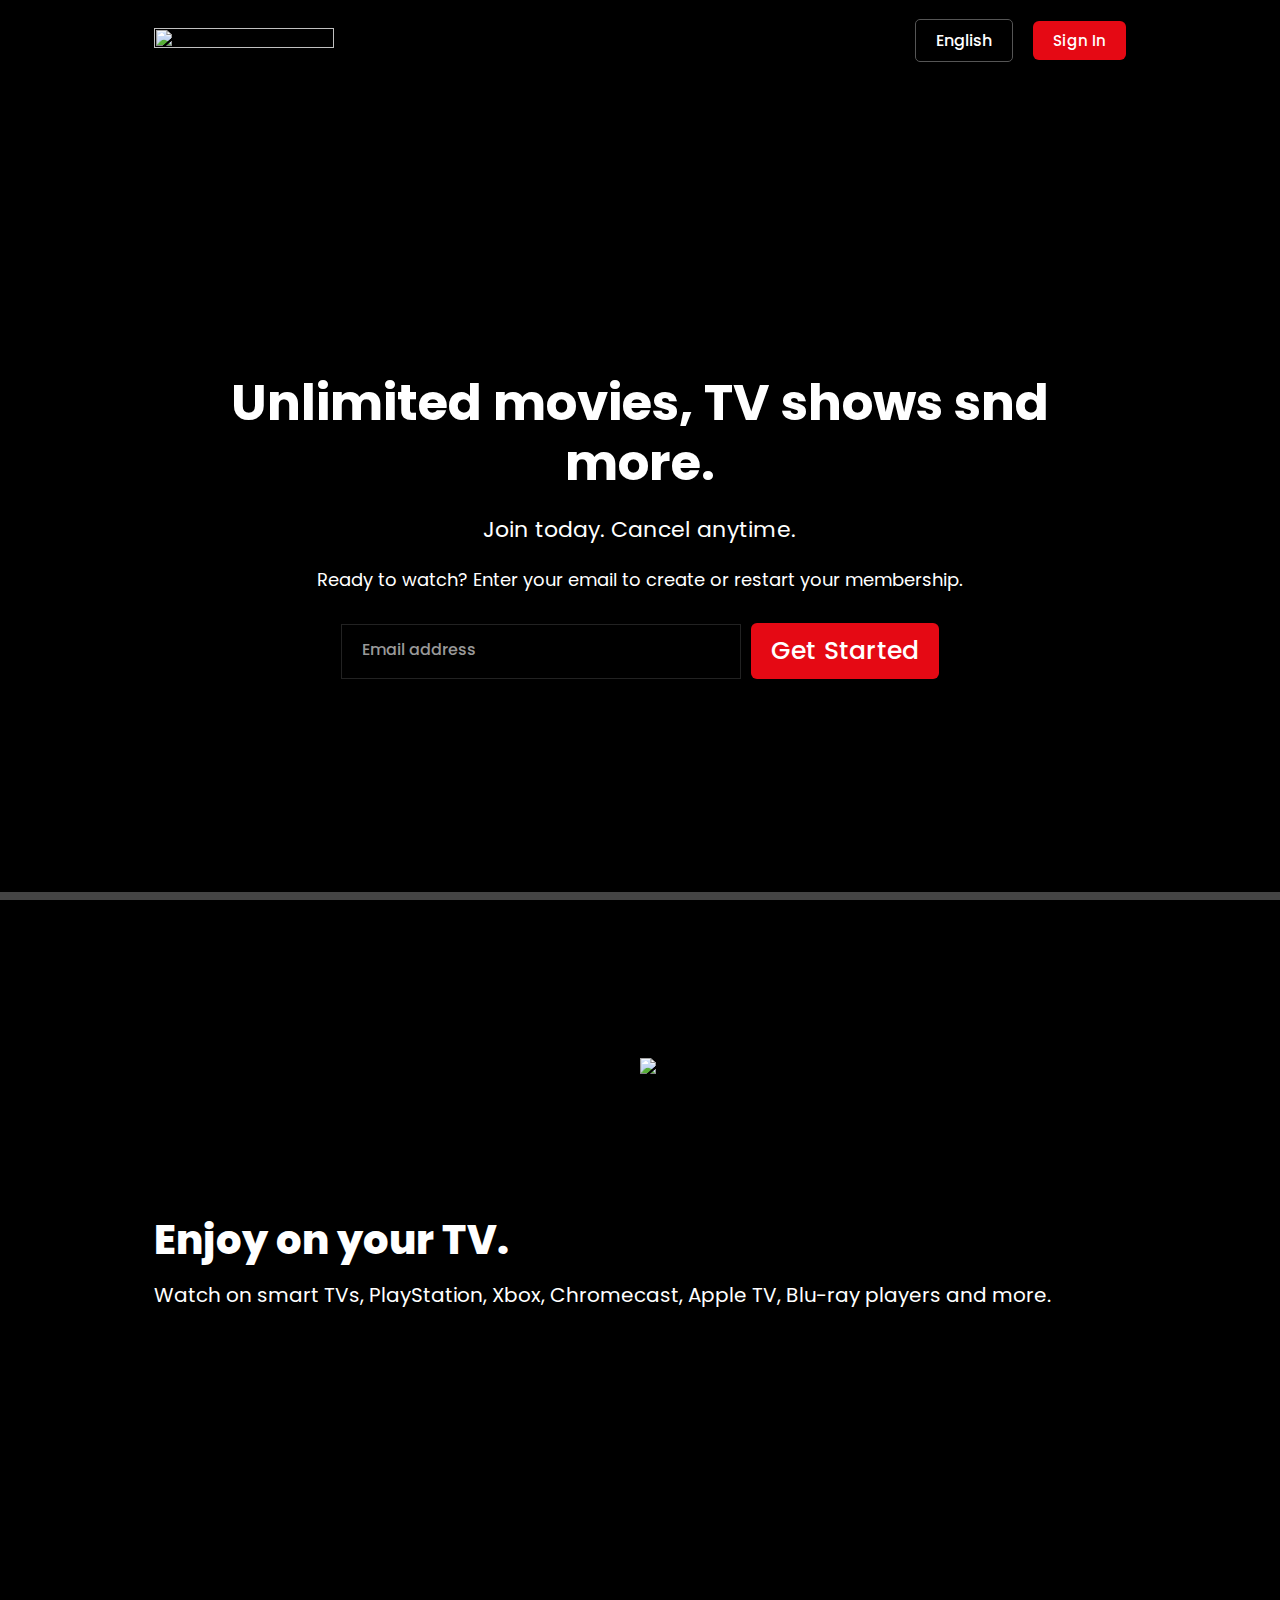
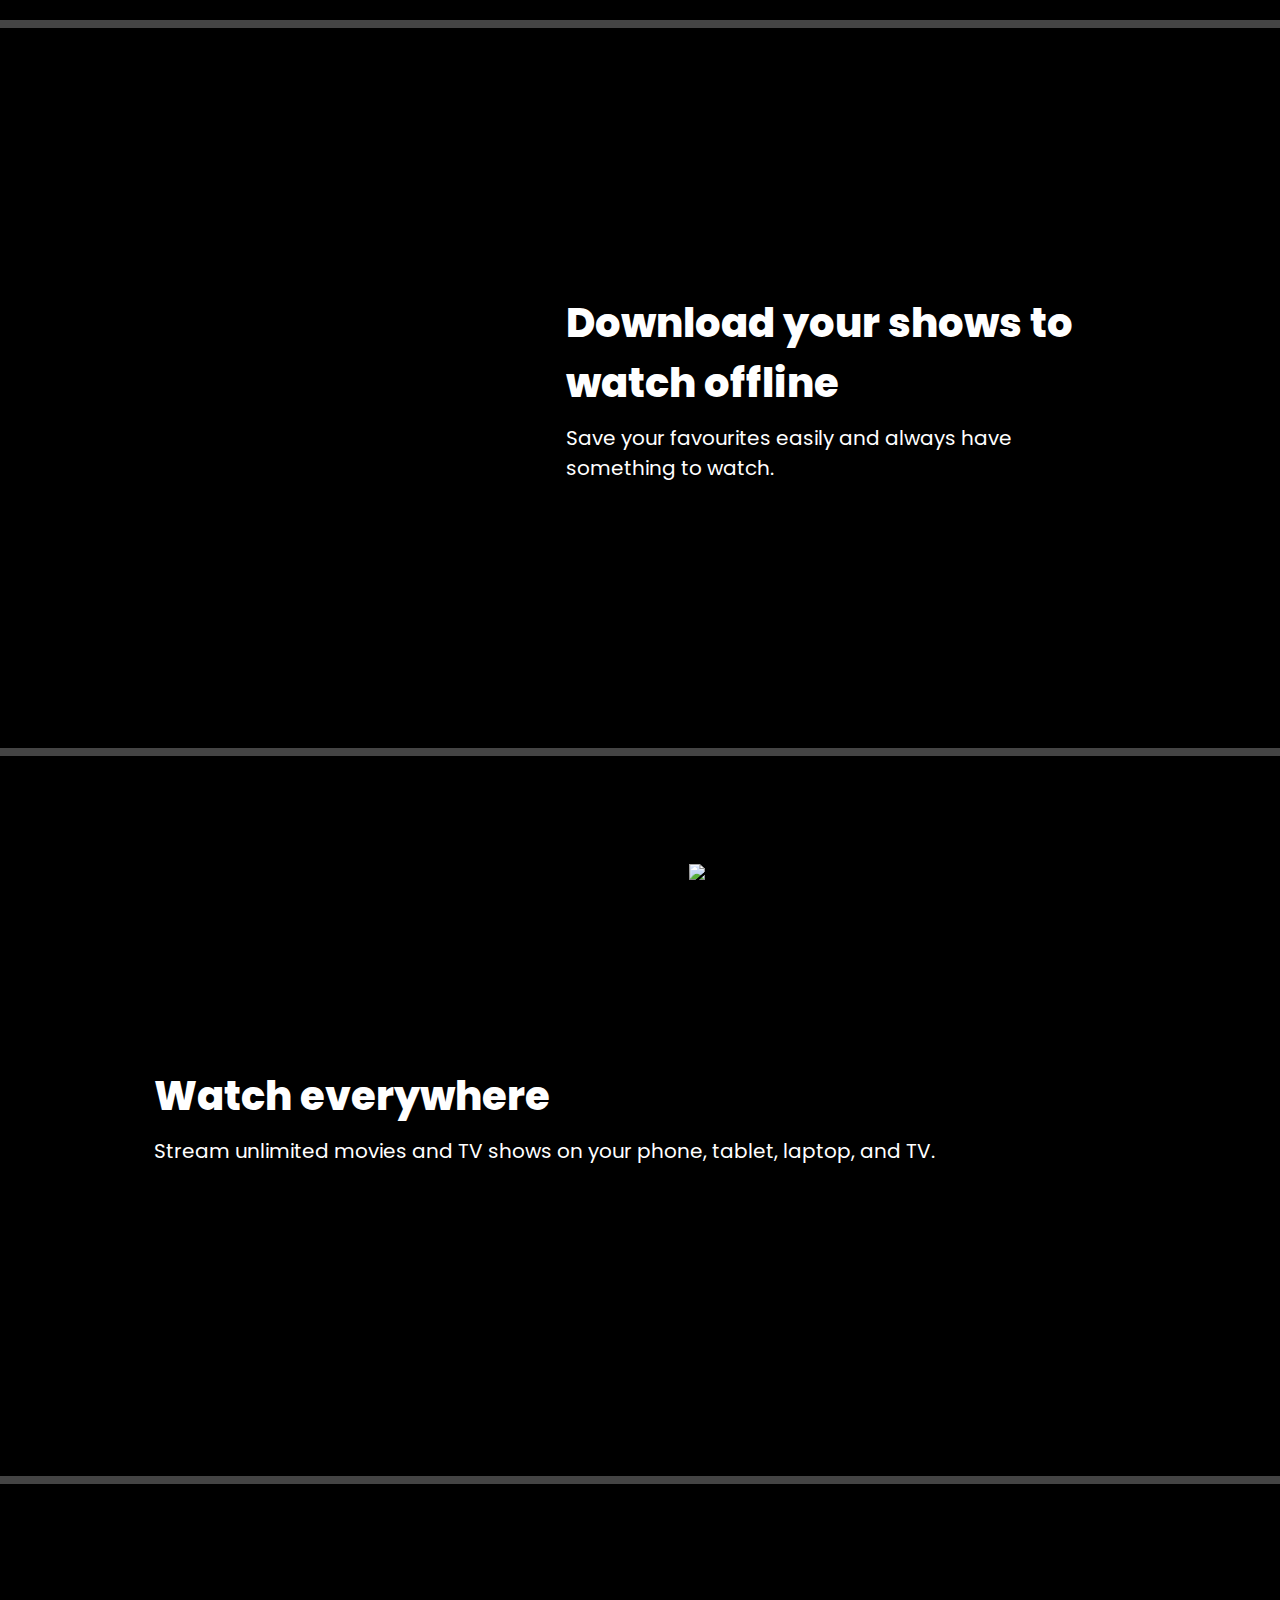
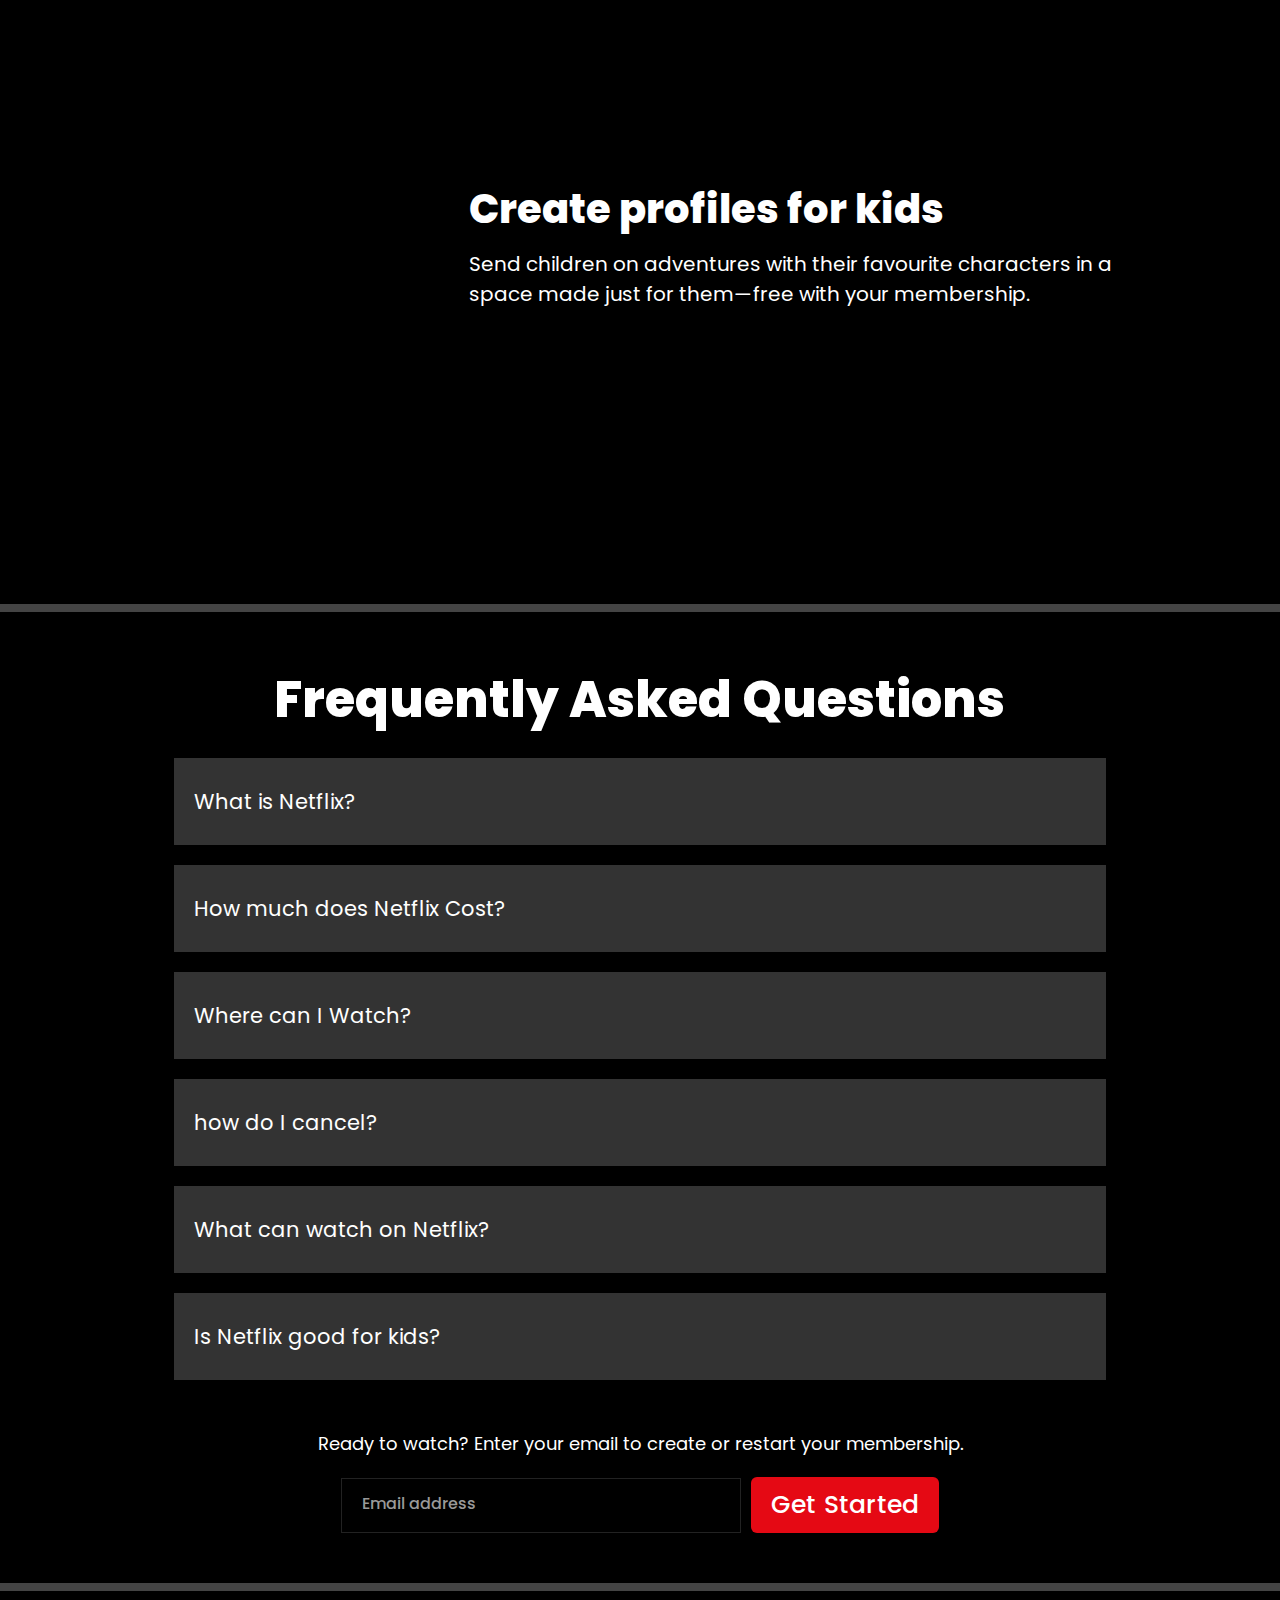
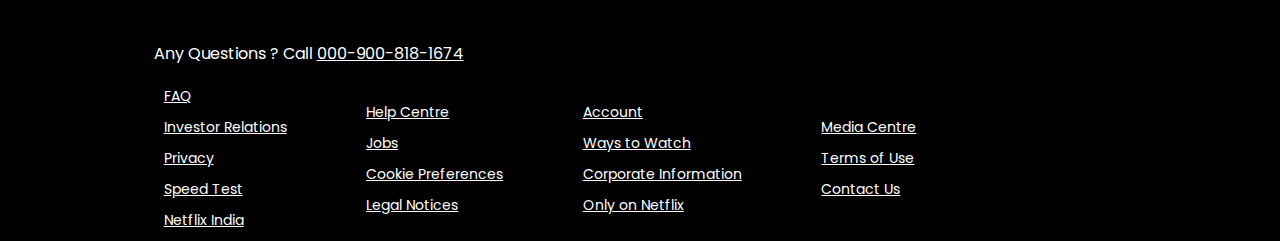
==== index.html @ a9e41e6b "added netflix homepage files" ====
<!DOCTYPE html>
<html lang="en">

<head>
    <meta charset="UTF-8">
    <meta name="viewport" content="width=device-width, initial-scale=1.0">
    <link rel="stylesheet" href="https://cdnjs.cloudflare.com/ajax/libs/font-awesome/6.4.2/css/all.min.css"
        integrity="sha512-z3gLpd7yknf1YoNbCzqRKc4qyor8gaKU1qmn+CShxbuBusANI9QpRohGBreCFkKxLhei6S9CQXFEbbKuqLg0DA=="
        crossorigin="anonymous" referrerpolicy="no-referrer" />
    <link rel="shortcut icon" href="/Assets/Images/netflix.png" type="image/x-icon">
    <link rel="stylesheet" href="style.css">
    <title>Netflix India - Watch</title>
</head>

<body>
    <div class="main">
        <div class="page1">
            <div class="navbar container">
                <a href="#" class="logo"><img src="/Assets/Images/logo.png"alt=""></a>
                <div class="buttons">
                    <span>English</span>
                    <a href="#" class="btn">Sign In</a>
                </div>
            </div>
            <div class="text container">
                <div class="content">
                    <h1>Unlimited movies, TV shows snd more.</h1>
                    <h3>Join today. Cancel anytime.</h3>
                    <p>Ready to watch? Enter your email to create or restart your membership.</p>
                    <div class="search">
                        <input type="search" placeholder="Email address">
                        <a href="#" class="btn btn-primary">Get Started <i class="fa-solid fa-chevron-right"></i></a>
                    </div>
                </div>
            </div>
        </div>
        <div class="feature">
            <div class="page2 flex container">
                <div class="desc">
                    <h1>Enjoy on your TV.</h1>
                    <p>Watch on smart TVs, PlayStation, Xbox, Chromecast,
                         Apple TV, Blu-ray players and more.</p>
                </div>
                <img src="/Assets/Images/page2.png" alt="">
                <img src="https://www.streamingrant.com/wp-content/uploads/2022/12/fifty-shades-darker_11zon-768x432.jpg"
                 class="poster">
            </div>
        </div>
        <div class="feature">
            <div class="page3 flex container">
                <img src="/Assets/Images/page3.jpg" alt="">
                <div class="desc">
                    <h1>Download your shows to watch offline</h1>
                    <p>Save your favourites easily and always have something to watch.</p>
                </div>
            </div>
        </div>
        <div class="feature">
            <div class="page2 flex container">
                <div class="desc">
                    <h1>Watch everywhere</h1>
                    <p>Stream unlimited movies and TV shows on your phone, tablet, laptop, and TV.</p>
                </div>
                <img src="/Assets/Images/page4.png" alt="">
                <img src="https://occ-0-2794-2219.1.nflxso.net/dnm/api/v6/6gmvu2hxdfnQ55LZZjyzYR4kzGk/AAAABZGKLVk9PS7eETwLUcDxK3vy42z0FL_KW7Z1H4Pu2R3bgvOl50robFdNjuxnzOi3J_j_2YDZWf1cgKxL-Y0lbMNk-Xw2U7LVjkO2dgHe3SvhcLffIDwelUtOYk2xAH3IopAIrg.jpg?r=ca1"
                    class="poster2">
            </div>
        </div>
        <div class="feature">
            <div class="page3 flex container">
                <img src="/Assets/Images/page5.png" alt="">
                <div class="desc">
                    <h1>Create profiles for kids</h1>
                    <p>Send children on adventures with their favourite characters in a space made just for them—free
                        with your membership.</p>
                </div>
            </div>
        </div>

        <section class="faqs container">
            <h2>Frequently Asked Questions</h2>
            <div class="faqs__container">
                <article class="faq">
                    <div class="faq__icon">
                        <i class="fa-solid fa-plus"></i>
                    </div>
                    <div class="question__answer">
                        <h4>What is Netflix?</h4>
                        <p>Netflix is a streaming service that offers a wide variety of award-winning TV shows, movies,
                            anime, documentaries and more – on thousands of internet-connected devices.<br><br>
                            You can watch as much as you want, whenever you want, without a single ad – all for one low
                            monthly price. There's always something new to discover, and new TV shows and movies are
                            added every week!</p>
                    </div>
                </article>

                <article class="faq">
                    <div class="faq__icon">
                        <i class="fa-solid fa-plus"></i>
                    </div>
                    <div class="question__answer">
                        <h4>How much does Netflix Cost?</h4>
                        <p>Watch Netflix on your smartphone, tablet, Smart TV, laptop, or streaming device, all for one
                            fixed monthly fee. Plans range from ₹ 149 to ₹ 649 a month. No extra costs, no contracts.
                        </p>
                    </div>
                </article>

                <article class="faq">
                    <div class="faq__icon">
                        <i class="fa-solid fa-plus"></i>
                    </div>
                    <div class="question__answer">
                        <h4>Where can I Watch?</h4>
                        <p>Watch anywhere, anytime. Sign in with your Netflix account to watch instantly on the web at
                            netflix.com from your personal computer or on any internet-connected device that offers the
                            Netflix app, including smart TVs, smartphones, tablets, streaming media players and game
                            consoles.<br><br>
                            You can also download your favourite shows with the iOS, Android, or Windows 10 app. Use
                            downloads to watch while you're on the go and without an internet connection. Take Netflix
                            with you anywhere.</p>
                    </div>
                </article>

                <article class="faq">
                    <div class="faq__icon">
                        <i class="fa-solid fa-plus"></i>
                    </div>
                    <div class="question__answer">
                        <h4>how do I cancel?</h4>
                        <p>Netflix is flexible. There are no annoying contracts and no commitments. You can easily
                            cancel your account online in two clicks. There are no cancellation fees – start or stop
                            your account anytime.</p>
                    </div>
                </article>

                <article class="faq">
                    <div class="faq__icon">
                        <i class="fa-solid fa-plus"></i>
                    </div>
                    <div class="question__answer">
                        <h4>What can watch on Netflix?</h4>
                        <p>Netflix has an extensive library of feature films, documentaries, TV shows, anime,
                            award-winning Netflix originals, and more. Watch as much as you want, anytime you want.</p>
                    </div>
                </article>

                <article class="faq">
                    <div class="faq__icon">
                        <i class="fa-solid fa-plus"></i>
                    </div>
                    <div class="question__answer">
                        <h4>Is Netflix good for kids?</h4>
                        <p>The Netflix Kids experience is included in your membership to give parents control while kids
                            enjoy family-friendly TV shows and films in their own space.<br><br>
                            Kids profiles come with PIN-protected parental controls that let you restrict the maturity
                            rating of content kids can watch and block specific titles you don’t want kids to see.</p>
                    </div>
                </article>
            </div>
        </section>

        <div class="last">
            <p>Ready to watch? Enter your email to create or restart your membership.</p>
            <div class="search">
                <input type="search" placeholder="Email address">
                <a href="#" class="btn btn-primary">Get Started <i class="fa-solid fa-chevron-right"></i></a>
            </div>
        </div>

        <div class="footer container">
            <p>Any Questions ? Call <span>000-900-818-1674</span> </p>
            <div class="footer-content">
                <div class="footer1 f-property">
                    <a href="#">FAQ</a>
                    <a href="#">Investor Relations</a>
                    <a href="#">Privacy</a>
                    <a href="#">Speed Test</a>
                    <a href="#">Netflix India</a>
                </div>
                <div class="footer2 f-property">
                    <a href="#">Help Centre</a>
                    <a href="#">Jobs</a>
                    <a href="#">Cookie Preferences</a>
                    <a href="#">Legal Notices</a>
                </div>
                <div class="footer3 f-property">
                    <a href="#">Account</a>
                    <a href="#">Ways to Watch</a>
                    <a href="#">Corporate Information</a>
                    <a href="#">Only on Netflix</a>
                </div>
                <div class="footer4 f-property">
                    <a href="#">Media Centre</a>
                    <a href="#">Terms of Use</a>
                    <a href="#">Contact Us</a>
                </div>
            </div>
        </div>
    </div>

    <script>

        // Show/hide faq questions 

        const faqs = document.querySelectorAll('.faq');

        faqs.forEach(faq => {
            faq.addEventListener('click', () => {
                faq.classList.toggle('open');

                //change icon
                const icon = faq.querySelector('.faq__icon i');
                if (icon.className === 'fa-solid fa-plus') {
                    icon.className = 'fa-solid fa-xmark';
                } else {
                    icon.className = 'fa-solid fa-plus';
                }
            })
        });

    </script>
</body>

</html>
---- style.css ----
@import url('https://fonts.googleapis.com/css2?family=Poppins:wght@100;200;300;400;500;600;700;800;900&display=swap');

*{
    margin: 0;
    padding: 0;
    box-sizing: border-box;
    font-family:poppins;
}

:root{
    font-size: 62.5%;
    --color-white:#fff;
    --color-black:#000;
    --color-red:#e50914;
}

body{
    background-color: var(--color-black);
}

.container{
    width: 1450px;
    max-width: 76%;
    margin: auto;
}

.main{
    width: 100%;
    height: 100vh;
    background-image: url(Assets/Images/back.jpg);
}

.page1{
    position: relative;
    width: 100%;
    height: 100vh;
    background: linear-gradient(rgba(0,0,0,0.7),rgba(0,0,0,0.7)) , url('./images/back.jpg');
    background-size: cover;
    background-position: top;
    border-bottom: 8px solid #444;
}

.navbar{
    width: 100%;
    height: 80px;
    display: flex;
    justify-content: space-between;
    align-items: center;
}

.logo{
    width: 180px;
    height: auto;
}

.logo img{
    width: 100%;
    height: 100%;
}

.buttons{
    display: flex;
    justify-content: center;
    align-items: center;
    gap: 20px;
}

.buttons span{
    padding: 8px 20px;
    border: 1.5px solid #555;
    border-radius: 5px;
    font-size: 1.6rem;
    font-weight: 500;
    color: var(--color-white);
    cursor: pointer;
}
.buttons :hover{
    background-color: #100f0f;
}

.btn{
    padding: 8px 20px;
    background-color: var(--color-red);
    font-size: 1.5rem;
    text-decoration: none;
    font-weight: 500;
    color: var(--color-white);
    border-radius: 6px;
    cursor: pointer;
    display: inline-block;
    letter-spacing: 0.01em;
    text-align: center;
}

.btn:hover{
    background-color: #e50914c5;
}

.text{
    width: 100%;
    height: 100%;
    display: flex;
    justify-content: center;
    align-items: center;
}

.content{
    text-align: center;
}

.content h1{
    font-size: 5rem;
    color: var(--color-white);
    font-weight: 700;
    line-height: 1.2;
}

.content h3{
    margin-top: 2rem;
    font-size: 2.2rem;
    color: var(--color-white);
    font-weight: 400;
}

.content p{
    margin-top: 2rem;
    font-size: 1.8rem;
    color: var(--color-white);
    font-weight: 400;
}

.search{
    margin-top: 3rem;
    display: flex;
    justify-content: center;
    align-items: center;
    gap: 10px;
}

.search input{
    width: 400px;
    height: 55px;
    background-color: #0000006a;
    outline: none;
    border: 1.5px solid #222;
    color: var(--color-white);
}

.search input:focus-within{
    padding-left: 2rem;
    color: var(--color-white);
}

.search input::placeholder{
    font-size: 1.6rem;
    padding-left: 20px;
    font-weight: 500;
    color: #999;
}

.btn-primary{
    padding: 0.9rem 2rem;
    font-size: 2.5rem;
}

.feature{
    border-bottom: 8px solid #444;
}

.page2{
    width: 100%;
    height: 80vh;
    background-color: var(--color-black);
    color: var(--color-white);
    position: relative;
    z-index: 2;
}


.poster{
    position: absolute;
    top: 22%;
    left: 50%;
    width: 550px;
    z-index: -1;
}

.poster2{
    position: absolute;
    top: 15%;
    left: 55%;
    width: 400px;
    z-index: -1;
}


.flex{
    width: 100%;
    height: 80vh;
    display: flex;
    justify-content: space-between;
    align-items: center;
}

.flex h1{
    font-size: 4rem;
    font-weight: 800;
}

.flex p{
    margin-top: 1rem;
    font-size: 2rem;
    font-weight: 400;
}

.page3{
    width: 100%;
    height: 80vh;
    background-color: var(--color-black);
    color: var(--color-white);
}

.page3 img{
    width: 580px;
}





.faqs{
    color: var(--color-white);
    box-shadow: inset 0 0 3rem rgba(0, 0, 0, 0.5);
    margin-top: 5rem;
}

.faqs h2{
    text-align: center;
    font-size: 5rem;
    font-weight: 800;

}


.faq{
    position: relative;
    padding: 2rem 0;
    display: flex;
    align-items: center;
    gap: 1.4rem;
    height: fit-content;
    cursor: pointer;
    background-color: #333;
    margin: 20px;
}

.faq p{
    color: var(--color-white);
    margin-top: 1rem;
    font-size: 2rem;
    display: none;
    border-top: 2px solid #000;
    padding: 2rem;
    letter-spacing: 0.05em;
}

.faq h4{
    color: var(--color-white);
    font-size: 2.1rem;
    font-weight: 400;
    margin-left: 2rem;
    padding: 0.8rem 0;
}

.faq__icon{
    position: absolute;
    top: 10px;
    right: 20px;
    color: var(--color-white);
    font-size: 4rem;
}

.faq.open p{
    color: var(--color-white);
    display: block;
} 

.last{
    margin: 5rem 0;
    padding-bottom: 5rem;
    border-bottom: 8px solid #444;  
}

.last p{
    text-align: center;
    font-size: 1.8rem;
    color: var(--color-white);
    margin-bottom: -10px;
    
}


.footer{
    margin: 5rem auto;
    padding-right: 20rem;
    margin-bottom: 10rem;
}

.footer p{
    font-size: 1.6rem;
    color: var(--color-white);
    margin-bottom: 1rem;
}

.footer p span{
    text-decoration: underline;
    cursor: pointer;
}


.footer-content{
    display: flex;
    justify-content: space-between;
    align-items: center;
}

.f-property a{
    color: var(--color-white);
    display: block;
    margin: 1rem;
    font-size: 1.4rem;
}
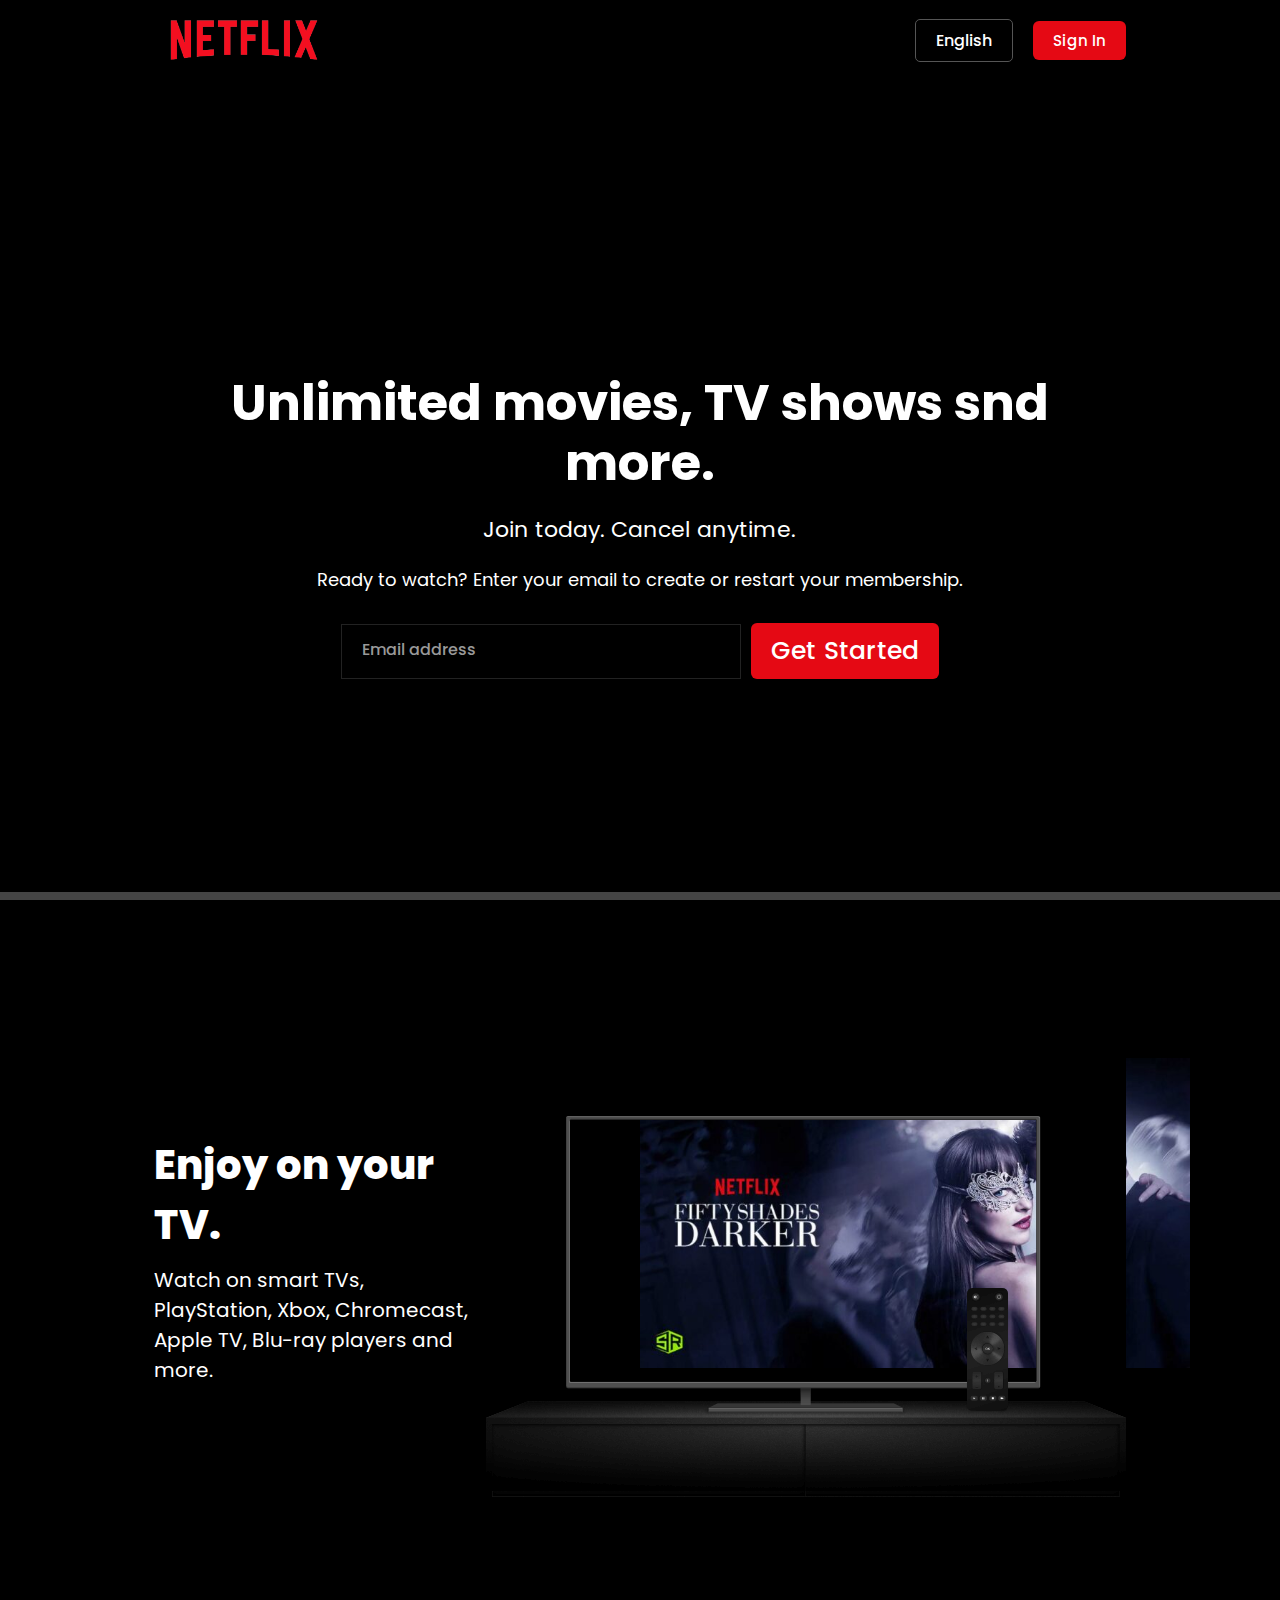
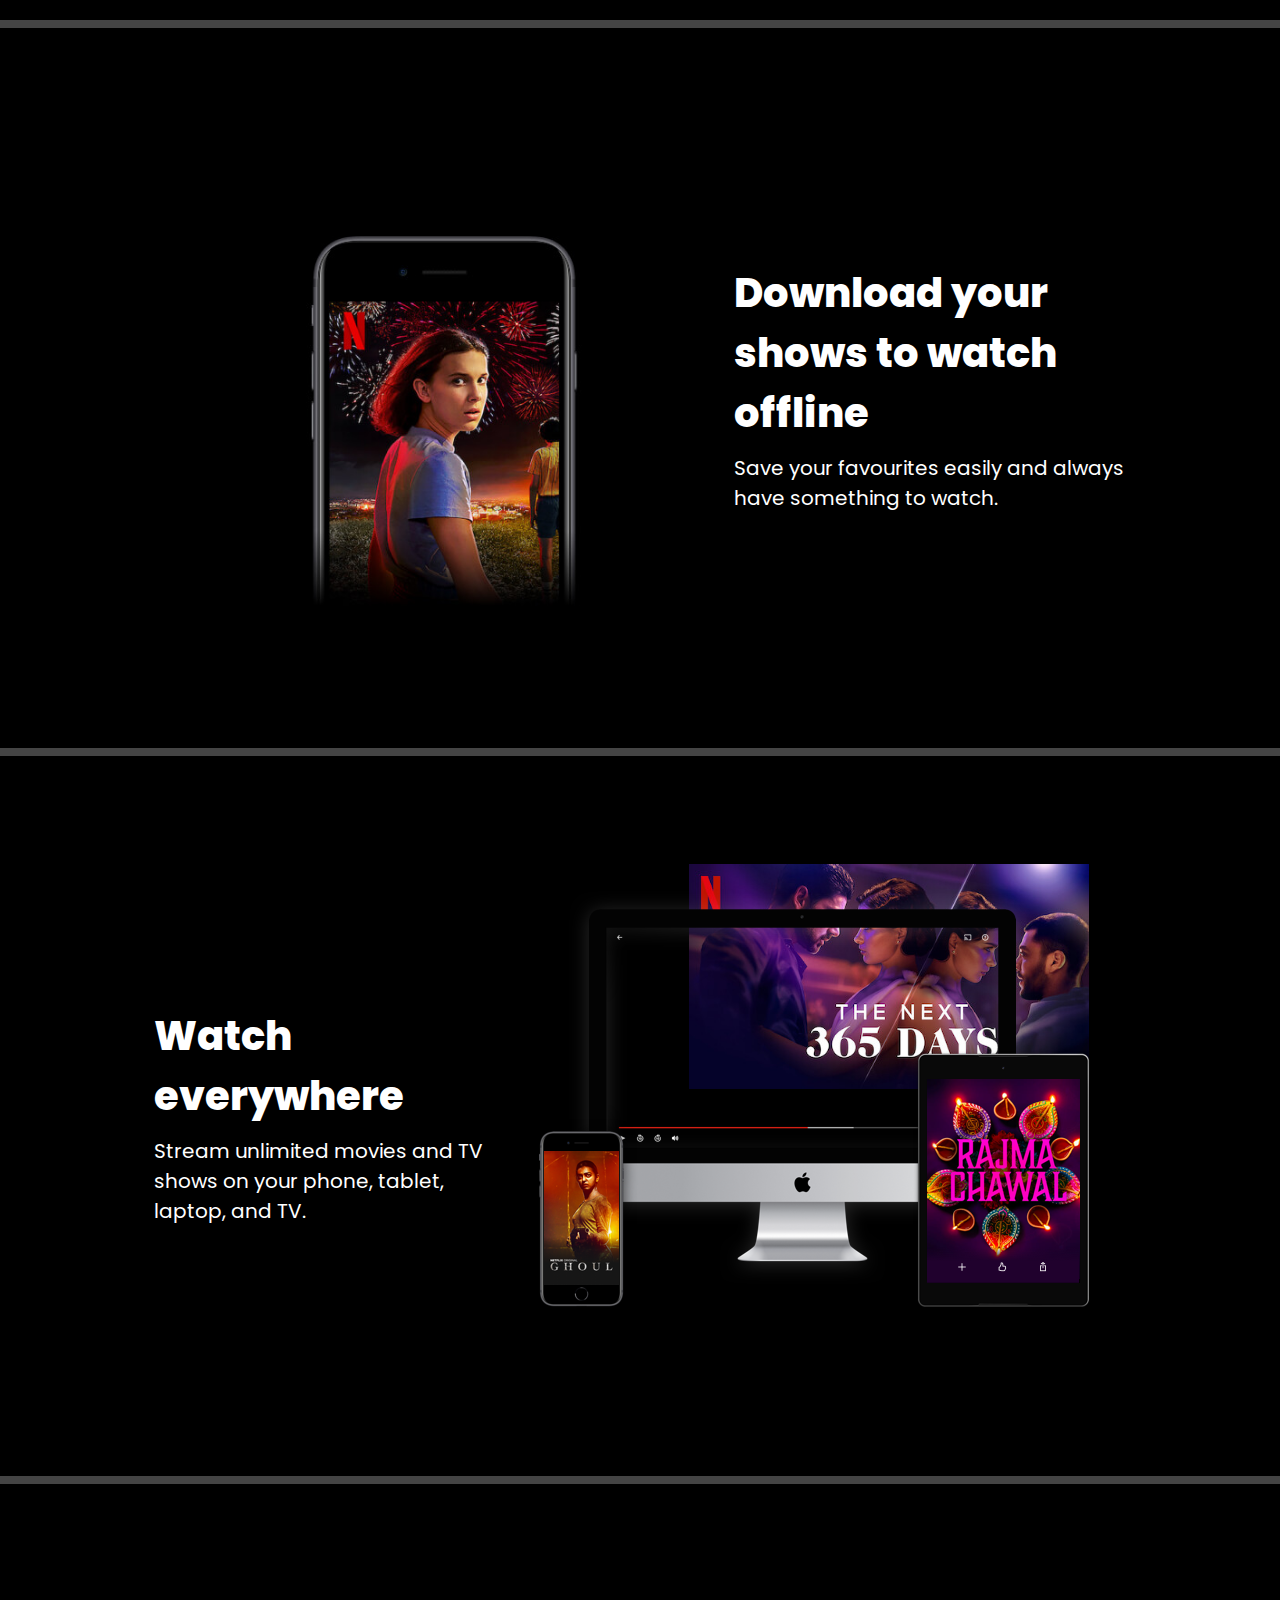
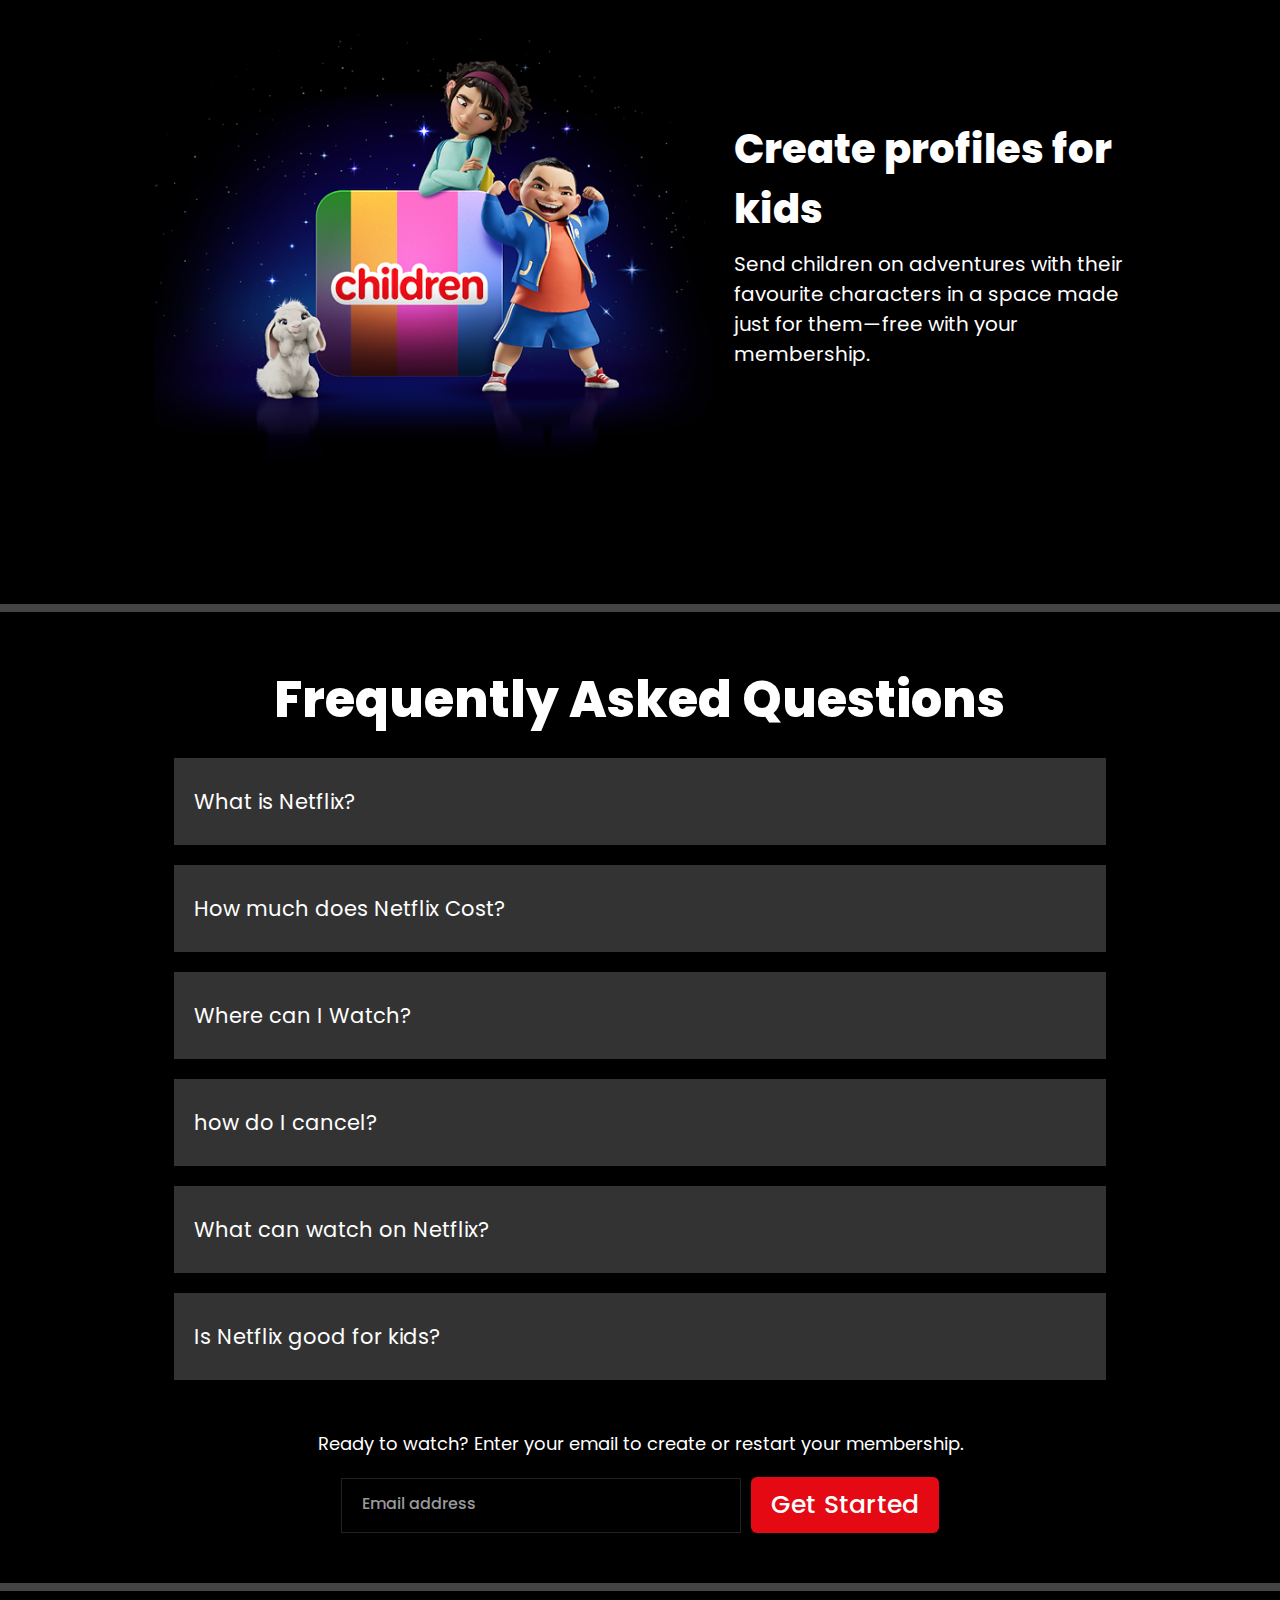
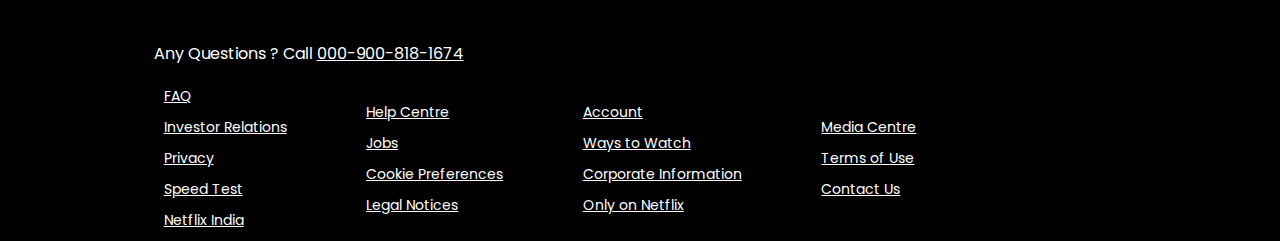
==== commit 85ea8245: "Update index.html images path" ====
--- a/index.html
+++ b/index.html
@@ -7,7 +7,7 @@
     <link rel="stylesheet" href="https://cdnjs.cloudflare.com/ajax/libs/font-awesome/6.4.2/css/all.min.css"
         integrity="sha512-z3gLpd7yknf1YoNbCzqRKc4qyor8gaKU1qmn+CShxbuBusANI9QpRohGBreCFkKxLhei6S9CQXFEbbKuqLg0DA=="
         crossorigin="anonymous" referrerpolicy="no-referrer" />
-    <link rel="shortcut icon" href="/Assets/Images/netflix.png" type="image/x-icon">
+    <link rel="shortcut icon" href="netflix.png" type="image/x-icon">
     <link rel="stylesheet" href="style.css">
     <title>Netflix India - Watch</title>
 </head>
@@ -16,7 +16,7 @@
     <div class="main">
         <div class="page1">
             <div class="navbar container">
-                <a href="#" class="logo"><img src="/Assets/Images/logo.png"alt=""></a>
+                <a href="#" class="logo"><img src="logo.png"alt=""></a>
                 <div class="buttons">
                     <span>English</span>
                     <a href="#" class="btn">Sign In</a>
@@ -41,14 +41,14 @@
                     <p>Watch on smart TVs, PlayStation, Xbox, Chromecast,
                          Apple TV, Blu-ray players and more.</p>
                 </div>
-                <img src="/Assets/Images/page2.png" alt="">
-                <img src="https://www.streamingrant.com/wp-content/uploads/2022/12/fifty-shades-darker_11zon-768x432.jpg"
+                <img src="page2.png" alt="">
+                <img src="fifty-shades-darker_11zon-768x432.jpg"
                  class="poster">
             </div>
         </div>
         <div class="feature">
             <div class="page3 flex container">
-                <img src="/Assets/Images/page3.jpg" alt="">
+                <img src="page3.jpg" alt="">
                 <div class="desc">
                     <h1>Download your shows to watch offline</h1>
                     <p>Save your favourites easily and always have something to watch.</p>
@@ -61,14 +61,14 @@
                     <h1>Watch everywhere</h1>
                     <p>Stream unlimited movies and TV shows on your phone, tablet, laptop, and TV.</p>
                 </div>
-                <img src="/Assets/Images/page4.png" alt="">
-                <img src="https://occ-0-2794-2219.1.nflxso.net/dnm/api/v6/6gmvu2hxdfnQ55LZZjyzYR4kzGk/AAAABZGKLVk9PS7eETwLUcDxK3vy42z0FL_KW7Z1H4Pu2R3bgvOl50robFdNjuxnzOi3J_j_2YDZWf1cgKxL-Y0lbMNk-Xw2U7LVjkO2dgHe3SvhcLffIDwelUtOYk2xAH3IopAIrg.jpg?r=ca1"
+                <img src="page4.png" alt="">
+                <img src="AAAABZGKLVk9PS7eETwLUcDxK3vy42z0FL_KW7Z1H4Pu2R3bgvOl50robFdNjuxnzOi3J_j_2YDZWf1cgKxL-Y0lbMNk-Xw2U7LVjkO2dgHe3SvhcLffIDwelUtOYk2xAH3IopAIrg.jpg?r=ca1"
                     class="poster2">
             </div>
         </div>
         <div class="feature">
             <div class="page3 flex container">
-                <img src="/Assets/Images/page5.png" alt="">
+                <img src="page5.png" alt="">
                 <div class="desc">
                     <h1>Create profiles for kids</h1>
                     <p>Send children on adventures with their favourite characters in a space made just for them—free
@@ -222,4 +222,4 @@
     </script>
 </body>
 
-</html>+</html>
